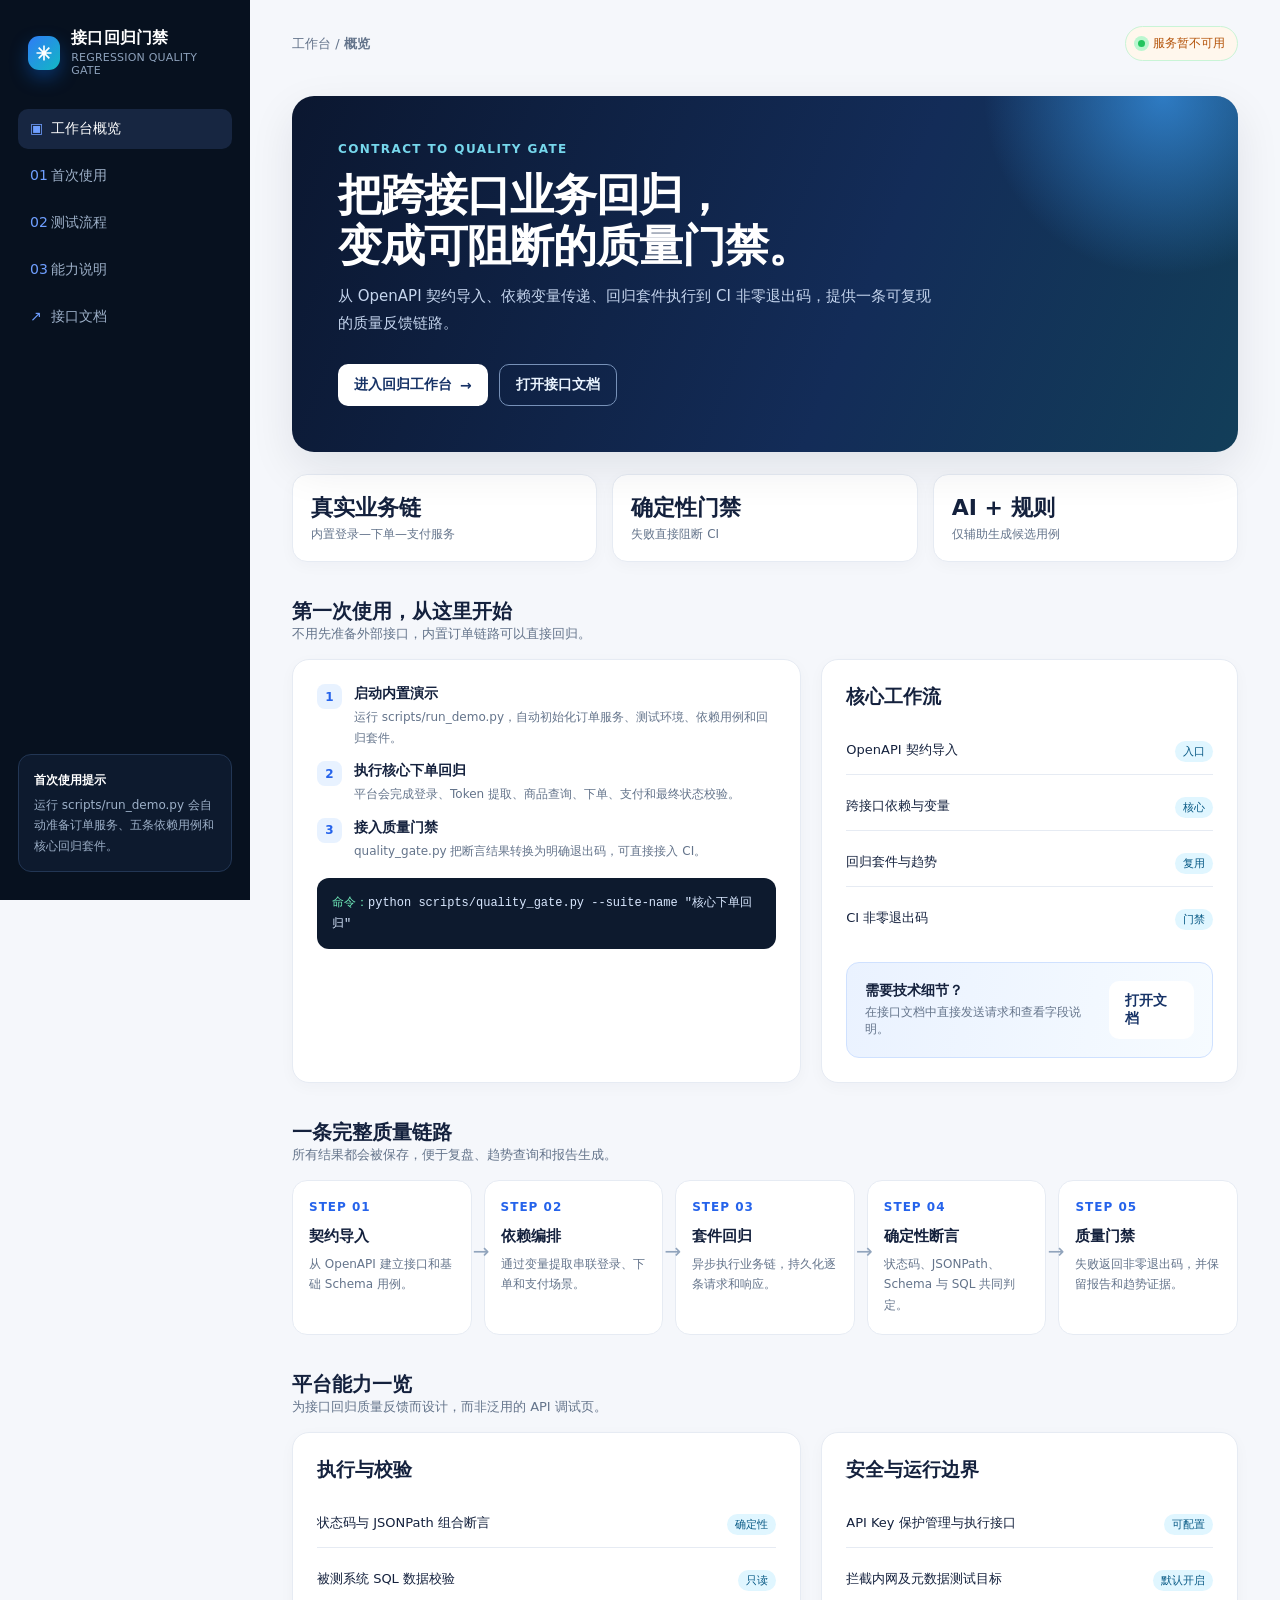
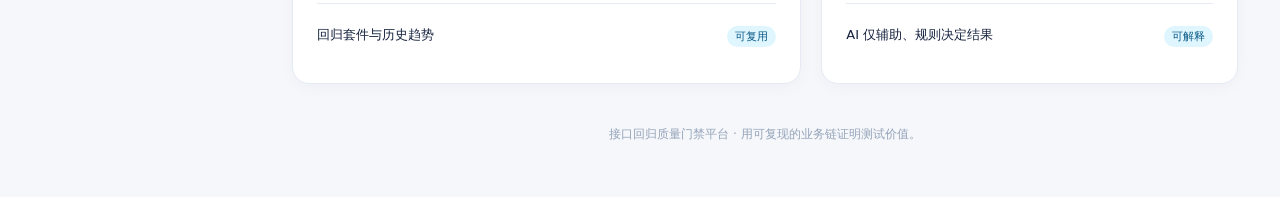
==== app/static/index.html @ be79e726 "feat: refocus platform on regression quality gates" ====
<!doctype html>
<html lang="zh-CN">
<head>
  <meta charset="utf-8">
  <meta name="viewport" content="width=device-width, initial-scale=1">
  <meta name="theme-color" content="#07111f">
  <title>接口回归质量门禁</title>
  <style>
    :root { --bg:#f5f7fb; --ink:#14213d; --muted:#64748b; --line:#e6ebf3; --navy:#07111f; --blue:#2563eb; --cyan:#12b8c4; --white:#fff; --soft:#edf5ff; --shadow:0 16px 45px rgba(15, 23, 42, .09); }
    * { box-sizing:border-box; } html { scroll-behavior:smooth; } body { margin:0; font-family:"Microsoft YaHei", "PingFang SC", system-ui, sans-serif; color:var(--ink); background:var(--bg); }
    .shell { min-height:100vh; display:grid; grid-template-columns:250px 1fr; }
    aside { background:var(--navy); color:#c8d5e8; padding:28px 18px; display:flex; flex-direction:column; gap:32px; position:sticky; top:0; height:100vh; }
    .brand { display:flex; gap:11px; align-items:center; padding:0 10px; color:#fff; font-weight:700; letter-spacing:.2px; } .mark { width:34px; height:34px; border-radius:11px; display:grid; place-items:center; background:linear-gradient(135deg,#2f7cf6,#12b8c4); box-shadow:0 8px 18px #0b64d766; } .mark svg { width:20px; }
    .brand small { display:block; font-weight:400; color:#8da1bb; font-size:11px; margin-top:2px; }
    nav { display:grid; gap:7px; } nav a { text-decoration:none; color:#9db0c8; border-radius:10px; padding:11px 12px; font-size:14px; transition:.2s; } nav a:hover, nav a.active { background:#172641; color:#fff; } nav span { display:inline-block; width:21px; color:#6f9fff; }
    .side-note { margin-top:auto; padding:15px; border:1px solid #223654; border-radius:13px; background:#0d1a2e; font-size:12px; line-height:1.7; color:#9db0c8; } .side-note strong { color:#fff; display:block; margin-bottom:4px; }
    main { max-width:1320px; width:100%; margin:0 auto; padding:26px 42px 54px; }
    header { display:flex; justify-content:space-between; align-items:center; margin-bottom:35px; } .crumb { color:var(--muted); font-size:13px; } .status { display:flex; align-items:center; gap:8px; color:#15803d; background:#edfff3; border:1px solid #c9f4d6; padding:8px 12px; border-radius:999px; font-size:12px; } .dot { width:7px; height:7px; background:#22c55e; border-radius:50%; box-shadow:0 0 0 4px #bbf7d0; }
    .hero { position:relative; overflow:hidden; color:#fff; padding:46px; border-radius:22px; background:linear-gradient(112deg,#0b1730,#132c58 60%,#123e59); box-shadow:var(--shadow); } .hero:after { content:""; position:absolute; width:390px; height:390px; right:-120px; top:-195px; border-radius:50%; background:radial-gradient(circle,#3c9ef8aa,transparent 65%); } .eyebrow { color:#76d7ec; font-size:12px; letter-spacing:1.4px; font-weight:700; } h1 { position:relative; margin:13px 0 12px; font-size:clamp(28px,4vw,44px); line-height:1.16; letter-spacing:-1px; } .hero p { position:relative; max-width:600px; line-height:1.8; color:#c5d5ee; margin:0; font-size:15px; } .hero-actions { position:relative; display:flex; flex-wrap:wrap; gap:11px; margin-top:27px; } .button { display:inline-flex; align-items:center; gap:8px; text-decoration:none; border-radius:10px; padding:11px 16px; font-size:14px; font-weight:700; transition:.2s; } .primary { background:#fff; color:#163266; } .primary:hover { transform:translateY(-2px); box-shadow:0 9px 20px #0003; } .secondary { color:#eaf4ff; border:1px solid #7791b8; } .secondary:hover { background:#ffffff12; }
    .metrics { display:grid; grid-template-columns:repeat(3,1fr); gap:15px; margin:22px 0 35px; } .metric { background:#fff; border:1px solid var(--line); padding:18px; border-radius:15px; box-shadow:0 4px 15px #1e293b08; } .metric b { font-size:22px; display:block; } .metric span { color:var(--muted); font-size:12px; }
    section { margin-top:36px; } .section-title { display:flex; align-items:end; justify-content:space-between; gap:12px; margin-bottom:16px; } h2 { margin:0; font-size:20px; } .section-title p { color:var(--muted); margin:0; font-size:13px; }
    .journey { display:grid; grid-template-columns:repeat(5,1fr); gap:12px; } .step { position:relative; background:#fff; border:1px solid var(--line); border-radius:15px; padding:19px 16px; min-height:150px; } .step:not(:last-child):after { content:"→"; position:absolute; right:-19px; top:58px; z-index:1; color:#91a4bc; font-size:20px; } .step-no { color:var(--blue); font-size:12px; font-weight:800; letter-spacing:1px; } .step h3 { margin:13px 0 8px; font-size:15px; } .step p { margin:0; color:var(--muted); font-size:12px; line-height:1.7; }
    .content-grid { display:grid; grid-template-columns:1.1fr .9fr; gap:20px; } .panel { background:#fff; border:1px solid var(--line); border-radius:17px; padding:24px; box-shadow:0 4px 15px #1e293b08; } .checklist { display:grid; gap:14px; } .check { display:flex; gap:12px; align-items:flex-start; } .check i { font-style:normal; background:#e8f2ff; color:var(--blue); width:25px; height:25px; flex:none; border-radius:8px; display:grid; place-items:center; font-size:12px; font-weight:bold; } .check b { display:block; font-size:14px; margin:1px 0 3px; } .check span { color:var(--muted); font-size:12px; line-height:1.55; }
    .command { margin-top:18px; background:#0d1a2e; border-radius:12px; padding:15px; color:#d9e8ff; font:12px/1.7 Consolas, monospace; overflow:auto; } .command em { color:#6ee7b7; font-style:normal; }
    .feature-list { display:grid; gap:10px; } .feature { display:flex; justify-content:space-between; border-bottom:1px solid var(--line); padding:12px 0; font-size:13px; } .feature:last-child { border:0; } .badge { color:#075985; background:#e0f6ff; padding:3px 8px; border-radius:99px; font-size:11px; }
    .api-card { display:flex; align-items:center; justify-content:space-between; gap:16px; margin-top:20px; background:linear-gradient(100deg,#eaf2ff,#f6fbff); border:1px solid #cfe1ff; padding:18px; border-radius:13px; } .api-card b { display:block; font-size:14px; } .api-card p { margin:4px 0 0; color:var(--muted); font-size:12px; }
    footer { margin-top:42px; color:#94a3b8; font-size:12px; text-align:center; } @media(max-width:960px) { .shell { grid-template-columns:1fr; } aside { position:relative; height:auto; padding:16px; gap:14px; } nav { display:flex; overflow:auto; } nav a { white-space:nowrap; } .side-note { display:none; } main { padding:24px 18px 40px; } .journey { grid-template-columns:repeat(2,1fr); } .step:not(:last-child):after { display:none; } .content-grid { grid-template-columns:1fr; } } @media(max-width:580px) { header { margin-bottom:22px; } .hero { padding:30px 24px; } .metrics { grid-template-columns:1fr; } .journey { grid-template-columns:1fr; } .status { font-size:11px; } }
  </style>
</head>
<body>
  <div class="shell">
    <aside>
      <div class="brand"><div class="mark"><svg viewBox="0 0 24 24" fill="none" stroke="white" stroke-width="2"><path d="M12 3v18M3 12h18M5.6 5.6l12.8 12.8M18.4 5.6 5.6 18.4"/></svg></div><div>接口回归门禁<small>REGRESSION QUALITY GATE</small></div></div>
      <nav><a class="active" href="#overview"><span>▣</span>工作台概览</a><a href="#start"><span>01</span>首次使用</a><a href="#workflow"><span>02</span>测试流程</a><a href="#capabilities"><span>03</span>能力说明</a><a href="/docs"><span>↗</span>接口文档</a></nav>
      <div class="side-note"><strong>首次使用提示</strong>运行 scripts/run_demo.py 会自动准备订单服务、五条依赖用例和核心回归套件。</div>
    </aside>
    <main>
      <header><div class="crumb">工作台 / <b>概览</b></div><div class="status"><span class="dot"></span><span id="health-text">正在检查服务状态…</span></div></header>
      <div class="hero" id="overview"><div class="eyebrow">CONTRACT TO QUALITY GATE</div><h1>把跨接口业务回归，<br>变成可阻断的质量门禁。</h1><p>从 OpenAPI 契约导入、依赖变量传递、回归套件执行到 CI 非零退出码，提供一条可复现的质量反馈链路。</p><div class="hero-actions"><a class="button primary" href="/workbench">进入回归工作台 <span>→</span></a><a class="button secondary" href="/docs">打开接口文档</a></div></div>
      <div class="metrics"><div class="metric"><b>真实业务链</b><span>内置登录—下单—支付服务</span></div><div class="metric"><b>确定性门禁</b><span>失败直接阻断 CI</span></div><div class="metric"><b>AI + 规则</b><span>仅辅助生成候选用例</span></div></div>
      <section id="start"><div class="section-title"><div><h2>第一次使用，从这里开始</h2><p>不用先准备外部接口，内置订单链路可以直接回归。</p></div></div><div class="content-grid"><div class="panel"><div class="checklist"><div class="check"><i>1</i><div><b>启动内置演示</b><span>运行 scripts/run_demo.py，自动初始化订单服务、测试环境、依赖用例和回归套件。</span></div></div><div class="check"><i>2</i><div><b>执行核心下单回归</b><span>平台会完成登录、Token 提取、商品查询、下单、支付和最终状态校验。</span></div></div><div class="check"><i>3</i><div><b>接入质量门禁</b><span>quality_gate.py 把断言结果转换为明确退出码，可直接接入 CI。</span></div></div></div><div class="command"><em>命令：</em>python scripts/quality_gate.py --suite-name "核心下单回归"</div></div><div class="panel"><h3 style="margin-top:0">核心工作流</h3><div class="feature-list"><div class="feature"><span>OpenAPI 契约导入</span><span class="badge">入口</span></div><div class="feature"><span>跨接口依赖与变量</span><span class="badge">核心</span></div><div class="feature"><span>回归套件与趋势</span><span class="badge">复用</span></div><div class="feature"><span>CI 非零退出码</span><span class="badge">门禁</span></div></div><div class="api-card"><div><b>需要技术细节？</b><p>在接口文档中直接发送请求和查看字段说明。</p></div><a class="button primary" href="/docs">打开文档</a></div></div></div></section>
      <section id="workflow"><div class="section-title"><div><h2>一条完整质量链路</h2><p>所有结果都会被保存，便于复盘、趋势查询和报告生成。</p></div></div><div class="journey"><div class="step"><div class="step-no">STEP 01</div><h3>契约导入</h3><p>从 OpenAPI 建立接口和基础 Schema 用例。</p></div><div class="step"><div class="step-no">STEP 02</div><h3>依赖编排</h3><p>通过变量提取串联登录、下单和支付场景。</p></div><div class="step"><div class="step-no">STEP 03</div><h3>套件回归</h3><p>异步执行业务链，持久化逐条请求和响应。</p></div><div class="step"><div class="step-no">STEP 04</div><h3>确定性断言</h3><p>状态码、JSONPath、Schema 与 SQL 共同判定。</p></div><div class="step"><div class="step-no">STEP 05</div><h3>质量门禁</h3><p>失败返回非零退出码，并保留报告和趋势证据。</p></div></div></section>
      <section id="capabilities"><div class="section-title"><div><h2>平台能力一览</h2><p>为接口回归质量反馈而设计，而非泛用的 API 调试页。</p></div></div><div class="content-grid"><div class="panel"><h3 style="margin-top:0">执行与校验</h3><div class="feature-list"><div class="feature"><span>状态码与 JSONPath 组合断言</span><span class="badge">确定性</span></div><div class="feature"><span>被测系统 SQL 数据校验</span><span class="badge">只读</span></div><div class="feature"><span>回归套件与历史趋势</span><span class="badge">可复用</span></div></div></div><div class="panel"><h3 style="margin-top:0">安全与运行边界</h3><div class="feature-list"><div class="feature"><span>API Key 保护管理与执行接口</span><span class="badge">可配置</span></div><div class="feature"><span>拦截内网及元数据测试目标</span><span class="badge">默认开启</span></div><div class="feature"><span>AI 仅辅助、规则决定结果</span><span class="badge">可解释</span></div></div></div></div></section>
      <footer>接口回归质量门禁平台 · 用可复现的业务链证明测试价值。</footer>
    </main>
  </div>
  <script>
    fetch('/health').then(r => r.ok ? r.json() : Promise.reject()).then(() => { document.getElementById('health-text').textContent = '服务运行正常'; }).catch(() => { const el = document.getElementById('health-text'); el.textContent = '服务暂不可用'; el.parentElement.style.color = '#b45309'; el.parentElement.style.background = '#fff7ed'; });
  </script>
</body>
</html>
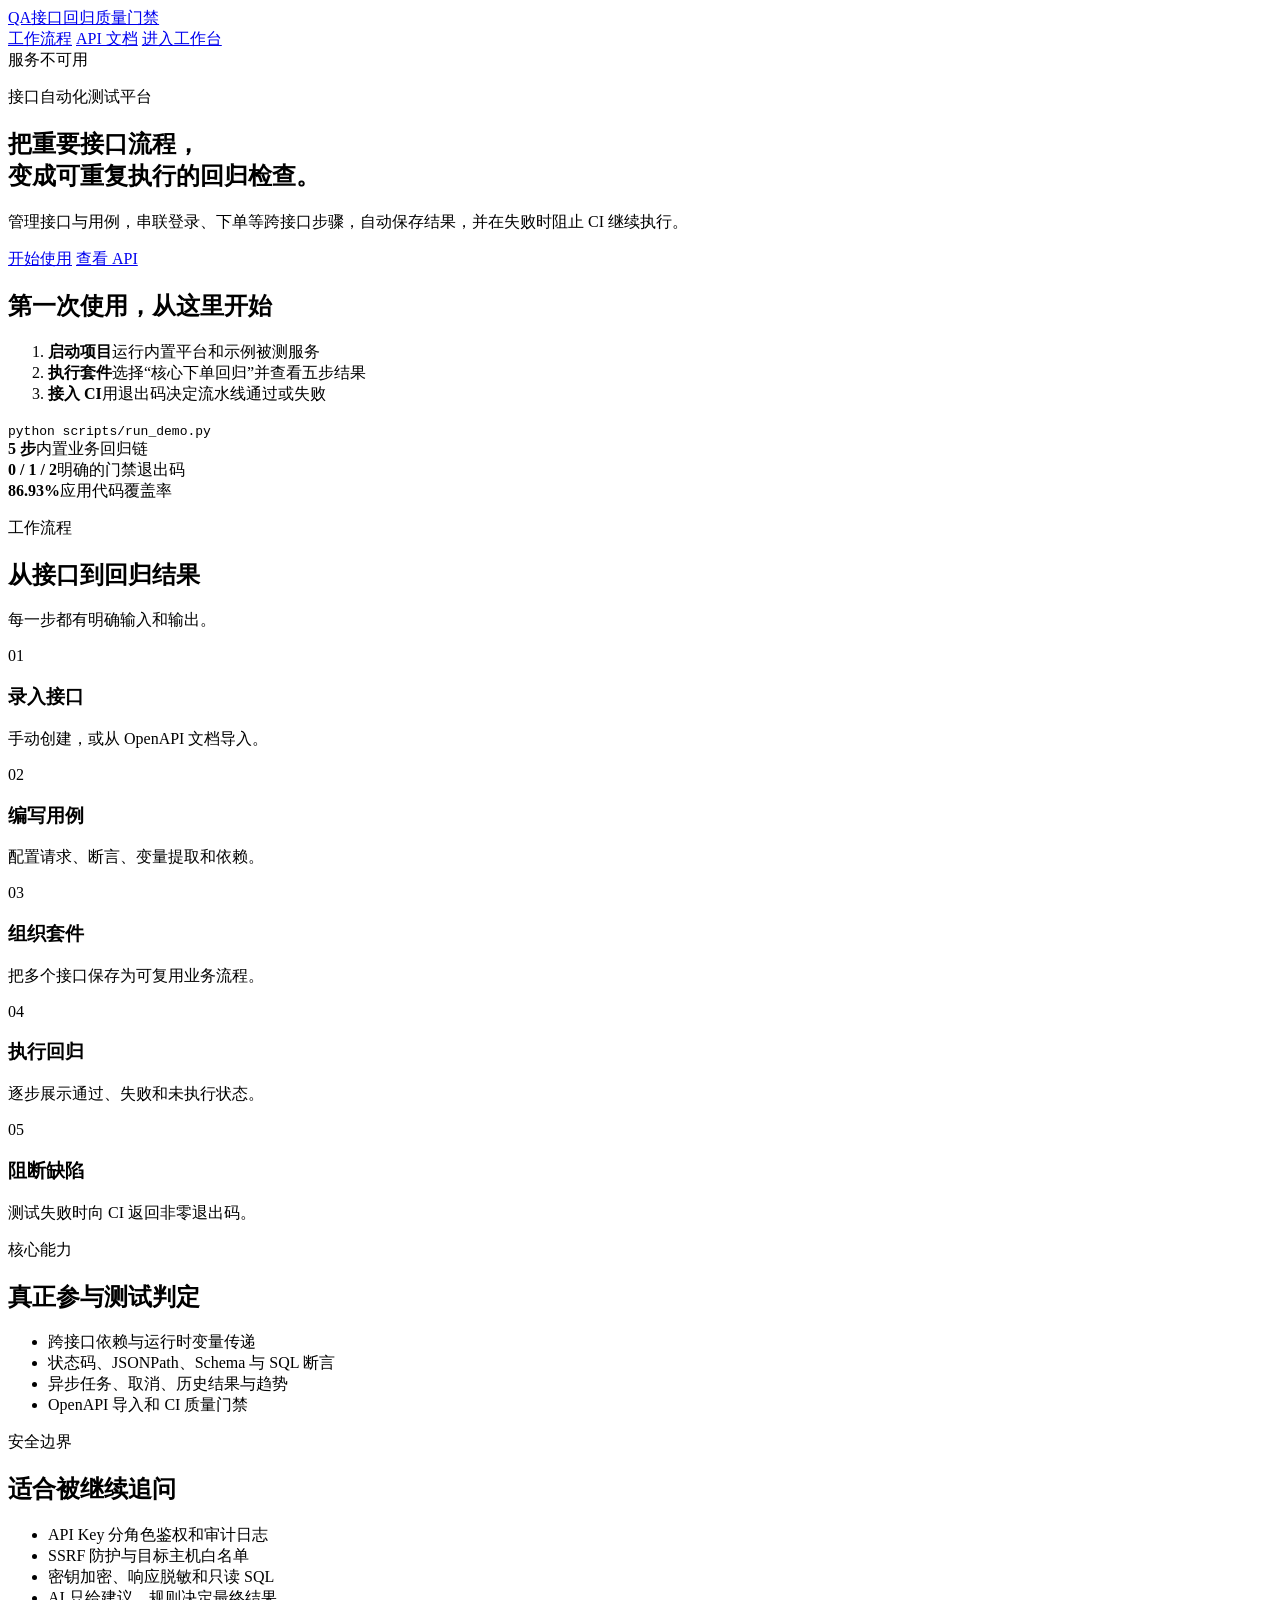
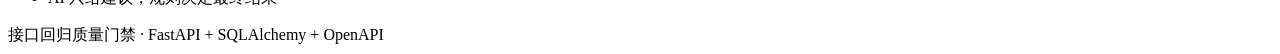
==== commit f5ab4161: "style: simplify all platform interfaces" ====
--- a/app/static/index.html
+++ b/app/static/index.html
@@ -3,49 +3,99 @@
 <head>
   <meta charset="utf-8">
   <meta name="viewport" content="width=device-width, initial-scale=1">
-  <meta name="theme-color" content="#07111f">
+  <meta name="theme-color" content="#ffffff">
   <title>接口回归质量门禁</title>
-  <style>
-    :root { --bg:#f5f7fb; --ink:#14213d; --muted:#64748b; --line:#e6ebf3; --navy:#07111f; --blue:#2563eb; --cyan:#12b8c4; --white:#fff; --soft:#edf5ff; --shadow:0 16px 45px rgba(15, 23, 42, .09); }
-    * { box-sizing:border-box; } html { scroll-behavior:smooth; } body { margin:0; font-family:"Microsoft YaHei", "PingFang SC", system-ui, sans-serif; color:var(--ink); background:var(--bg); }
-    .shell { min-height:100vh; display:grid; grid-template-columns:250px 1fr; }
-    aside { background:var(--navy); color:#c8d5e8; padding:28px 18px; display:flex; flex-direction:column; gap:32px; position:sticky; top:0; height:100vh; }
-    .brand { display:flex; gap:11px; align-items:center; padding:0 10px; color:#fff; font-weight:700; letter-spacing:.2px; } .mark { width:34px; height:34px; border-radius:11px; display:grid; place-items:center; background:linear-gradient(135deg,#2f7cf6,#12b8c4); box-shadow:0 8px 18px #0b64d766; } .mark svg { width:20px; }
-    .brand small { display:block; font-weight:400; color:#8da1bb; font-size:11px; margin-top:2px; }
-    nav { display:grid; gap:7px; } nav a { text-decoration:none; color:#9db0c8; border-radius:10px; padding:11px 12px; font-size:14px; transition:.2s; } nav a:hover, nav a.active { background:#172641; color:#fff; } nav span { display:inline-block; width:21px; color:#6f9fff; }
-    .side-note { margin-top:auto; padding:15px; border:1px solid #223654; border-radius:13px; background:#0d1a2e; font-size:12px; line-height:1.7; color:#9db0c8; } .side-note strong { color:#fff; display:block; margin-bottom:4px; }
-    main { max-width:1320px; width:100%; margin:0 auto; padding:26px 42px 54px; }
-    header { display:flex; justify-content:space-between; align-items:center; margin-bottom:35px; } .crumb { color:var(--muted); font-size:13px; } .status { display:flex; align-items:center; gap:8px; color:#15803d; background:#edfff3; border:1px solid #c9f4d6; padding:8px 12px; border-radius:999px; font-size:12px; } .dot { width:7px; height:7px; background:#22c55e; border-radius:50%; box-shadow:0 0 0 4px #bbf7d0; }
-    .hero { position:relative; overflow:hidden; color:#fff; padding:46px; border-radius:22px; background:linear-gradient(112deg,#0b1730,#132c58 60%,#123e59); box-shadow:var(--shadow); } .hero:after { content:""; position:absolute; width:390px; height:390px; right:-120px; top:-195px; border-radius:50%; background:radial-gradient(circle,#3c9ef8aa,transparent 65%); } .eyebrow { color:#76d7ec; font-size:12px; letter-spacing:1.4px; font-weight:700; } h1 { position:relative; margin:13px 0 12px; font-size:clamp(28px,4vw,44px); line-height:1.16; letter-spacing:-1px; } .hero p { position:relative; max-width:600px; line-height:1.8; color:#c5d5ee; margin:0; font-size:15px; } .hero-actions { position:relative; display:flex; flex-wrap:wrap; gap:11px; margin-top:27px; } .button { display:inline-flex; align-items:center; gap:8px; text-decoration:none; border-radius:10px; padding:11px 16px; font-size:14px; font-weight:700; transition:.2s; } .primary { background:#fff; color:#163266; } .primary:hover { transform:translateY(-2px); box-shadow:0 9px 20px #0003; } .secondary { color:#eaf4ff; border:1px solid #7791b8; } .secondary:hover { background:#ffffff12; }
-    .metrics { display:grid; grid-template-columns:repeat(3,1fr); gap:15px; margin:22px 0 35px; } .metric { background:#fff; border:1px solid var(--line); padding:18px; border-radius:15px; box-shadow:0 4px 15px #1e293b08; } .metric b { font-size:22px; display:block; } .metric span { color:var(--muted); font-size:12px; }
-    section { margin-top:36px; } .section-title { display:flex; align-items:end; justify-content:space-between; gap:12px; margin-bottom:16px; } h2 { margin:0; font-size:20px; } .section-title p { color:var(--muted); margin:0; font-size:13px; }
-    .journey { display:grid; grid-template-columns:repeat(5,1fr); gap:12px; } .step { position:relative; background:#fff; border:1px solid var(--line); border-radius:15px; padding:19px 16px; min-height:150px; } .step:not(:last-child):after { content:"→"; position:absolute; right:-19px; top:58px; z-index:1; color:#91a4bc; font-size:20px; } .step-no { color:var(--blue); font-size:12px; font-weight:800; letter-spacing:1px; } .step h3 { margin:13px 0 8px; font-size:15px; } .step p { margin:0; color:var(--muted); font-size:12px; line-height:1.7; }
-    .content-grid { display:grid; grid-template-columns:1.1fr .9fr; gap:20px; } .panel { background:#fff; border:1px solid var(--line); border-radius:17px; padding:24px; box-shadow:0 4px 15px #1e293b08; } .checklist { display:grid; gap:14px; } .check { display:flex; gap:12px; align-items:flex-start; } .check i { font-style:normal; background:#e8f2ff; color:var(--blue); width:25px; height:25px; flex:none; border-radius:8px; display:grid; place-items:center; font-size:12px; font-weight:bold; } .check b { display:block; font-size:14px; margin:1px 0 3px; } .check span { color:var(--muted); font-size:12px; line-height:1.55; }
-    .command { margin-top:18px; background:#0d1a2e; border-radius:12px; padding:15px; color:#d9e8ff; font:12px/1.7 Consolas, monospace; overflow:auto; } .command em { color:#6ee7b7; font-style:normal; }
-    .feature-list { display:grid; gap:10px; } .feature { display:flex; justify-content:space-between; border-bottom:1px solid var(--line); padding:12px 0; font-size:13px; } .feature:last-child { border:0; } .badge { color:#075985; background:#e0f6ff; padding:3px 8px; border-radius:99px; font-size:11px; }
-    .api-card { display:flex; align-items:center; justify-content:space-between; gap:16px; margin-top:20px; background:linear-gradient(100deg,#eaf2ff,#f6fbff); border:1px solid #cfe1ff; padding:18px; border-radius:13px; } .api-card b { display:block; font-size:14px; } .api-card p { margin:4px 0 0; color:var(--muted); font-size:12px; }
-    footer { margin-top:42px; color:#94a3b8; font-size:12px; text-align:center; } @media(max-width:960px) { .shell { grid-template-columns:1fr; } aside { position:relative; height:auto; padding:16px; gap:14px; } nav { display:flex; overflow:auto; } nav a { white-space:nowrap; } .side-note { display:none; } main { padding:24px 18px 40px; } .journey { grid-template-columns:repeat(2,1fr); } .step:not(:last-child):after { display:none; } .content-grid { grid-template-columns:1fr; } } @media(max-width:580px) { header { margin-bottom:22px; } .hero { padding:30px 24px; } .metrics { grid-template-columns:1fr; } .journey { grid-template-columns:1fr; } .status { font-size:11px; } }
-  </style>
+  <link rel="stylesheet" href="/static/home.css">
 </head>
 <body>
-  <div class="shell">
-    <aside>
-      <div class="brand"><div class="mark"><svg viewBox="0 0 24 24" fill="none" stroke="white" stroke-width="2"><path d="M12 3v18M3 12h18M5.6 5.6l12.8 12.8M18.4 5.6 5.6 18.4"/></svg></div><div>接口回归门禁<small>REGRESSION QUALITY GATE</small></div></div>
-      <nav><a class="active" href="#overview"><span>▣</span>工作台概览</a><a href="#start"><span>01</span>首次使用</a><a href="#workflow"><span>02</span>测试流程</a><a href="#capabilities"><span>03</span>能力说明</a><a href="/docs"><span>↗</span>接口文档</a></nav>
-      <div class="side-note"><strong>首次使用提示</strong>运行 scripts/run_demo.py 会自动准备订单服务、五条依赖用例和核心回归套件。</div>
-    </aside>
-    <main>
-      <header><div class="crumb">工作台 / <b>概览</b></div><div class="status"><span class="dot"></span><span id="health-text">正在检查服务状态…</span></div></header>
-      <div class="hero" id="overview"><div class="eyebrow">CONTRACT TO QUALITY GATE</div><h1>把跨接口业务回归，<br>变成可阻断的质量门禁。</h1><p>从 OpenAPI 契约导入、依赖变量传递、回归套件执行到 CI 非零退出码，提供一条可复现的质量反馈链路。</p><div class="hero-actions"><a class="button primary" href="/workbench">进入回归工作台 <span>→</span></a><a class="button secondary" href="/docs">打开接口文档</a></div></div>
-      <div class="metrics"><div class="metric"><b>真实业务链</b><span>内置登录—下单—支付服务</span></div><div class="metric"><b>确定性门禁</b><span>失败直接阻断 CI</span></div><div class="metric"><b>AI + 规则</b><span>仅辅助生成候选用例</span></div></div>
-      <section id="start"><div class="section-title"><div><h2>第一次使用，从这里开始</h2><p>不用先准备外部接口，内置订单链路可以直接回归。</p></div></div><div class="content-grid"><div class="panel"><div class="checklist"><div class="check"><i>1</i><div><b>启动内置演示</b><span>运行 scripts/run_demo.py，自动初始化订单服务、测试环境、依赖用例和回归套件。</span></div></div><div class="check"><i>2</i><div><b>执行核心下单回归</b><span>平台会完成登录、Token 提取、商品查询、下单、支付和最终状态校验。</span></div></div><div class="check"><i>3</i><div><b>接入质量门禁</b><span>quality_gate.py 把断言结果转换为明确退出码，可直接接入 CI。</span></div></div></div><div class="command"><em>命令：</em>python scripts/quality_gate.py --suite-name "核心下单回归"</div></div><div class="panel"><h3 style="margin-top:0">核心工作流</h3><div class="feature-list"><div class="feature"><span>OpenAPI 契约导入</span><span class="badge">入口</span></div><div class="feature"><span>跨接口依赖与变量</span><span class="badge">核心</span></div><div class="feature"><span>回归套件与趋势</span><span class="badge">复用</span></div><div class="feature"><span>CI 非零退出码</span><span class="badge">门禁</span></div></div><div class="api-card"><div><b>需要技术细节？</b><p>在接口文档中直接发送请求和查看字段说明。</p></div><a class="button primary" href="/docs">打开文档</a></div></div></div></section>
-      <section id="workflow"><div class="section-title"><div><h2>一条完整质量链路</h2><p>所有结果都会被保存，便于复盘、趋势查询和报告生成。</p></div></div><div class="journey"><div class="step"><div class="step-no">STEP 01</div><h3>契约导入</h3><p>从 OpenAPI 建立接口和基础 Schema 用例。</p></div><div class="step"><div class="step-no">STEP 02</div><h3>依赖编排</h3><p>通过变量提取串联登录、下单和支付场景。</p></div><div class="step"><div class="step-no">STEP 03</div><h3>套件回归</h3><p>异步执行业务链，持久化逐条请求和响应。</p></div><div class="step"><div class="step-no">STEP 04</div><h3>确定性断言</h3><p>状态码、JSONPath、Schema 与 SQL 共同判定。</p></div><div class="step"><div class="step-no">STEP 05</div><h3>质量门禁</h3><p>失败返回非零退出码，并保留报告和趋势证据。</p></div></div></section>
-      <section id="capabilities"><div class="section-title"><div><h2>平台能力一览</h2><p>为接口回归质量反馈而设计，而非泛用的 API 调试页。</p></div></div><div class="content-grid"><div class="panel"><h3 style="margin-top:0">执行与校验</h3><div class="feature-list"><div class="feature"><span>状态码与 JSONPath 组合断言</span><span class="badge">确定性</span></div><div class="feature"><span>被测系统 SQL 数据校验</span><span class="badge">只读</span></div><div class="feature"><span>回归套件与历史趋势</span><span class="badge">可复用</span></div></div></div><div class="panel"><h3 style="margin-top:0">安全与运行边界</h3><div class="feature-list"><div class="feature"><span>API Key 保护管理与执行接口</span><span class="badge">可配置</span></div><div class="feature"><span>拦截内网及元数据测试目标</span><span class="badge">默认开启</span></div><div class="feature"><span>AI 仅辅助、规则决定结果</span><span class="badge">可解释</span></div></div></div></div></section>
-      <footer>接口回归质量门禁平台 · 用可复现的业务链证明测试价值。</footer>
-    </main>
-  </div>
+  <header class="site-header">
+    <div class="nav-shell">
+      <a class="brand" href="/"><span>QA</span>接口回归质量门禁</a>
+      <nav aria-label="主导航">
+        <a href="#workflow">工作流程</a>
+        <a href="/docs">API 文档</a>
+        <a class="nav-primary" href="/workbench">进入工作台</a>
+      </nav>
+    </div>
+  </header>
+
+  <main>
+    <section class="hero">
+      <div class="hero-copy">
+        <div class="service-line"><span class="dot"></span><span id="health-text">正在检查服务</span></div>
+        <p class="kicker">接口自动化测试平台</p>
+        <h1>把重要接口流程，<br>变成可重复执行的回归检查。</h1>
+        <p class="lead">管理接口与用例，串联登录、下单等跨接口步骤，自动保存结果，并在失败时阻止 CI 继续执行。</p>
+        <div class="actions">
+          <a class="button primary" href="/workbench">开始使用</a>
+          <a class="button secondary" href="/docs">查看 API</a>
+        </div>
+      </div>
+      <aside class="quick-start" id="start">
+        <h2>第一次使用，从这里开始</h2>
+        <ol>
+          <li><b>启动项目</b><span>运行内置平台和示例被测服务</span></li>
+          <li><b>执行套件</b><span>选择“核心下单回归”并查看五步结果</span></li>
+          <li><b>接入 CI</b><span>用退出码决定流水线通过或失败</span></li>
+        </ol>
+        <code>python scripts/run_demo.py</code>
+      </aside>
+    </section>
+
+    <section class="facts" aria-label="平台摘要">
+      <div><b>5 步</b><span>内置业务回归链</span></div>
+      <div><b>0 / 1 / 2</b><span>明确的门禁退出码</span></div>
+      <div><b>86.93%</b><span>应用代码覆盖率</span></div>
+    </section>
+
+    <section class="section" id="workflow">
+      <div class="section-heading">
+        <div><p class="kicker">工作流程</p><h2>从接口到回归结果</h2></div>
+        <p>每一步都有明确输入和输出。</p>
+      </div>
+      <div class="workflow">
+        <article><span>01</span><h3>录入接口</h3><p>手动创建，或从 OpenAPI 文档导入。</p></article>
+        <article><span>02</span><h3>编写用例</h3><p>配置请求、断言、变量提取和依赖。</p></article>
+        <article><span>03</span><h3>组织套件</h3><p>把多个接口保存为可复用业务流程。</p></article>
+        <article><span>04</span><h3>执行回归</h3><p>逐步展示通过、失败和未执行状态。</p></article>
+        <article><span>05</span><h3>阻断缺陷</h3><p>测试失败时向 CI 返回非零退出码。</p></article>
+      </div>
+    </section>
+
+    <section class="section two-columns" id="capabilities">
+      <article>
+        <p class="kicker">核心能力</p>
+        <h2>真正参与测试判定</h2>
+        <ul>
+          <li>跨接口依赖与运行时变量传递</li>
+          <li>状态码、JSONPath、Schema 与 SQL 断言</li>
+          <li>异步任务、取消、历史结果与趋势</li>
+          <li>OpenAPI 导入和 CI 质量门禁</li>
+        </ul>
+      </article>
+      <article>
+        <p class="kicker">安全边界</p>
+        <h2>适合被继续追问</h2>
+        <ul>
+          <li>API Key 分角色鉴权和审计日志</li>
+          <li>SSRF 防护与目标主机白名单</li>
+          <li>密钥加密、响应脱敏和只读 SQL</li>
+          <li>AI 只给建议，规则决定最终结果</li>
+        </ul>
+      </article>
+    </section>
+  </main>
+
+  <footer>接口回归质量门禁 · FastAPI + SQLAlchemy + OpenAPI</footer>
   <script>
-    fetch('/health').then(r => r.ok ? r.json() : Promise.reject()).then(() => { document.getElementById('health-text').textContent = '服务运行正常'; }).catch(() => { const el = document.getElementById('health-text'); el.textContent = '服务暂不可用'; el.parentElement.style.color = '#b45309'; el.parentElement.style.background = '#fff7ed'; });
+    fetch('/health')
+      .then(response => response.ok ? response.json() : Promise.reject())
+      .then(() => { document.getElementById('health-text').textContent = '服务正常'; })
+      .catch(() => {
+        const text = document.getElementById('health-text');
+        text.textContent = '服务不可用';
+        text.parentElement.classList.add('offline');
+      });
   </script>
 </body>
 </html>
